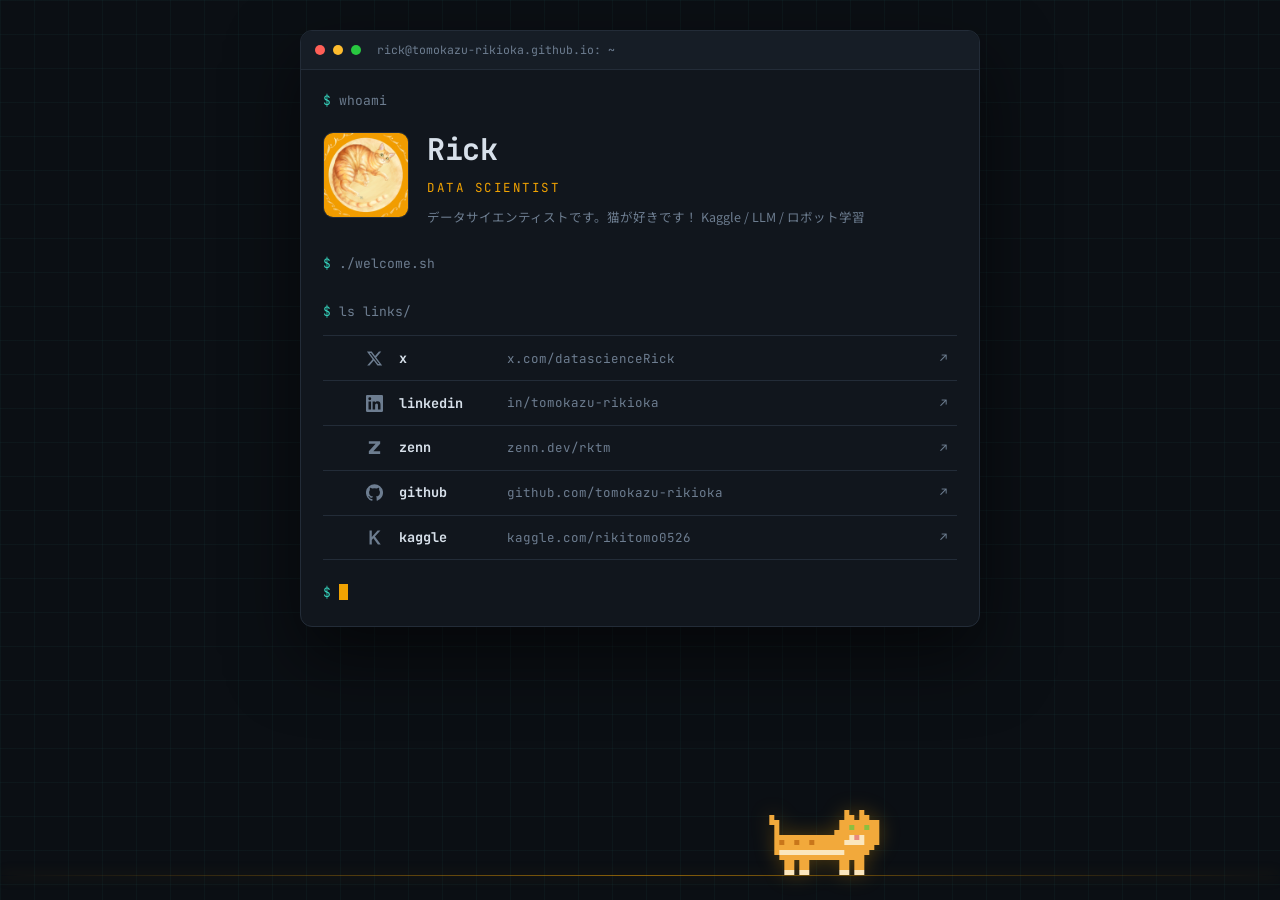
==== index.html @ 33cf3495 "Add profile site with pixel-art walking cat ターミナル窓のレイアウトで X / LinkedIn / Zenn / GitHub / Kaggle への リ" ====
<!DOCTYPE html>
<html lang="ja">
<head>
<meta charset="utf-8">
<meta name="viewport" content="width=device-width, initial-scale=1">
<title>Rick — Data Scientist</title>
<meta name="description" content="データサイエンティスト Rick のプロフィール。X・LinkedIn・Zenn・GitHub・Kaggle へのリンクをまとめています。">
<link rel="canonical" href="https://tomokazu-rikioka.github.io/">

<link rel="icon" href="assets/img/favicon-32.png" sizes="32x32">
<link rel="icon" href="assets/img/favicon-16.png" sizes="16x16">
<link rel="apple-touch-icon" href="assets/img/apple-touch-icon.png">
<meta name="theme-color" content="#0b0f14">

<meta property="og:type" content="website">
<meta property="og:locale" content="ja_JP">
<meta property="og:site_name" content="Rick — Data Scientist">
<meta property="og:title" content="Rick — Data Scientist">
<meta property="og:description" content="データサイエンティストです。猫が好きです！ Kaggle / LLM / ロボット学習">
<meta property="og:url" content="https://tomokazu-rikioka.github.io/">
<meta property="og:image" content="https://tomokazu-rikioka.github.io/assets/img/og.png">
<meta property="og:image:width" content="1200">
<meta property="og:image:height" content="630">
<meta name="twitter:card" content="summary_large_image">
<meta name="twitter:site" content="@datascienceRick">
<meta name="twitter:creator" content="@datascienceRick">

<link rel="preconnect" href="https://fonts.googleapis.com">
<link rel="preconnect" href="https://fonts.gstatic.com" crossorigin>
<link href="https://fonts.googleapis.com/css2?family=JetBrains+Mono:wght@400;500;700&family=Noto+Sans+JP:wght@400;500&display=swap" rel="stylesheet">
<link rel="stylesheet" href="assets/css/style.css">

<script type="application/ld+json">
{
  "@context": "https://schema.org",
  "@type": "Person",
  "name": "Rick",
  "alternateName": "Tomokazu Rikioka",
  "jobTitle": "Data Scientist",
  "description": "データサイエンティストです。猫が好きです！",
  "url": "https://tomokazu-rikioka.github.io/",
  "image": "https://tomokazu-rikioka.github.io/assets/img/avatar.jpg",
  "sameAs": [
    "https://x.com/datascienceRick",
    "https://www.linkedin.com/in/tomokazu-rikioka-723b30314/",
    "https://zenn.dev/rktm",
    "https://github.com/tomokazu-rikioka",
    "https://www.kaggle.com/rikitomo0526"
  ]
}
</script>
</head>
<body>
<div class="scanline"></div>

<main class="term fade">
  <div class="term__bar">
    <span class="dot" style="background:#ff5f57"></span>
    <span class="dot" style="background:#febc2e"></span>
    <span class="dot" style="background:#28c840"></span>
    <span class="term__title">rick@tomokazu-rikioka.github.io: ~</span>
  </div>

  <div class="term__body">
    <p class="cmd">whoami</p>
    <div class="block who">
      <img class="avatar" src="assets/img/avatar.jpg" width="86" height="86"
           alt="Rick のアイコン：丸くなったチャトラ猫のイラスト">
      <div>
        <h1>Rick</h1>
        <p class="role">DATA SCIENTIST</p>
        <p class="bio">データサイエンティストです。猫が好きです！ Kaggle / LLM / ロボット学習</p>
      </div>
    </div>

    <p class="cmd">./welcome.sh</p>
    <div class="block visitor" id="visitor" hidden>
      <span class="visitor__text">あなたは</span>
      <b class="visitor__num" id="visitor-num">—</b>
      <span class="visitor__text">人目のユーザーです</span>
    </div>

    <p class="cmd">ls links/</p>
    <nav class="block rows" aria-label="プロフィールリンク">
      <a class="row" style="--brand:#ffffff" href="https://x.com/datascienceRick" target="_blank" rel="noopener">
        <span class="row__caret" aria-hidden="true">&gt;</span>
        <span class="row__icon"><svg viewBox="0 0 24 24" aria-hidden="true"><path d="M18.244 2.25h3.308l-7.227 8.26 8.502 11.24H16.17l-5.214-6.817L4.99 21.75H1.68l7.73-8.835L1.254 2.25H8.08l4.713 6.231 5.45-6.231Zm-1.161 17.52h1.833L7.084 4.126H5.117l11.966 15.644Z"/></svg></span>
        <span class="row__key">x</span>
        <span class="row__val">x.com/datascienceRick</span>
        <span class="row__ext" aria-hidden="true">↗</span>
      </a>
      <a class="row" style="--brand:#4aa3ef" href="https://www.linkedin.com/in/tomokazu-rikioka-723b30314/" target="_blank" rel="noopener">
        <span class="row__caret" aria-hidden="true">&gt;</span>
        <span class="row__icon"><svg viewBox="0 0 24 24" aria-hidden="true"><path d="M20.45 20.45h-3.56v-5.57c0-1.33-.02-3.04-1.85-3.04-1.85 0-2.14 1.45-2.14 2.94v5.67H9.35V9h3.42v1.56h.05c.47-.9 1.63-1.85 3.37-1.85 3.6 0 4.27 2.37 4.27 5.46v6.28ZM5.34 7.43a2.06 2.06 0 1 1 0-4.13 2.06 2.06 0 0 1 0 4.13Zm1.78 13.02H3.55V9h3.57v11.45ZM22.22 0H1.77C.79 0 0 .77 0 1.73v20.54C0 23.23.79 24 1.77 24h20.45c.98 0 1.78-.77 1.78-1.73V1.73C24 .77 23.2 0 22.22 0Z"/></svg></span>
        <span class="row__key">linkedin</span>
        <span class="row__val">in/tomokazu-rikioka</span>
        <span class="row__ext" aria-hidden="true">↗</span>
      </a>
      <a class="row" style="--brand:#3ea8ff" href="https://zenn.dev/rktm" target="_blank" rel="noopener">
        <span class="row__caret" aria-hidden="true">&gt;</span>
        <span class="row__icon"><svg viewBox="0 0 24 24" aria-hidden="true"><path d="M4 3h16v3.6L10.4 17.4H20V21H4v-3.6L13.6 6.6H4V3Z"/></svg></span>
        <span class="row__key">zenn</span>
        <span class="row__val">zenn.dev/rktm</span>
        <span class="row__ext" aria-hidden="true">↗</span>
      </a>
      <a class="row" style="--brand:#e6edf3" href="https://github.com/tomokazu-rikioka" target="_blank" rel="noopener">
        <span class="row__caret" aria-hidden="true">&gt;</span>
        <span class="row__icon"><svg viewBox="0 0 24 24" aria-hidden="true"><path d="M12 .3a12 12 0 0 0-3.79 23.4c.6.1.82-.26.82-.58v-2.03c-3.34.72-4.04-1.62-4.04-1.62-.55-1.39-1.34-1.76-1.34-1.76-1.09-.75.08-.73.08-.73 1.2.08 1.84 1.24 1.84 1.24 1.07 1.83 2.81 1.3 3.5 1 .1-.78.42-1.31.76-1.61-2.67-.3-5.47-1.34-5.47-5.93 0-1.31.47-2.38 1.24-3.22-.13-.3-.54-1.52.11-3.18 0 0 1-.32 3.3 1.23a11.5 11.5 0 0 1 6 0c2.29-1.55 3.3-1.23 3.3-1.23.64 1.66.24 2.88.12 3.18.77.84 1.23 1.91 1.23 3.22 0 4.6-2.8 5.62-5.48 5.92.43.37.81 1.1.81 2.22v3.29c0 .32.21.69.83.57A12 12 0 0 0 12 .3Z"/></svg></span>
        <span class="row__key">github</span>
        <span class="row__val">github.com/tomokazu-rikioka</span>
        <span class="row__ext" aria-hidden="true">↗</span>
      </a>
      <a class="row" style="--brand:#20beff" href="https://www.kaggle.com/rikitomo0526" target="_blank" rel="noopener">
        <span class="row__caret" aria-hidden="true">&gt;</span>
        <span class="row__icon"><svg viewBox="0 0 24 24" aria-hidden="true"><path d="M5 2h3.2v9.4L16.4 2h4l-7.8 8.6L20.8 22h-4l-6.4-9-2.2 2.4V22H5V2Z"/></svg></span>
        <span class="row__key">kaggle</span>
        <span class="row__val">kaggle.com/rikitomo0526</span>
        <span class="row__ext" aria-hidden="true">↗</span>
      </a>
    </nav>

    <p class="cmd prompt" aria-hidden="true"><span class="cursor"></span></p>
  </div>
</main>

<script src="assets/js/cat-pixel.js"></script>
<script src="assets/js/visitors.js"></script>
<script>
  PixelCat.mount({
    scale: window.matchMedia('(max-width: 560px)').matches ? 4 : 5,
    ground: 25,
    speak: 'nya~'
  });
</script>
</body>
</html>
---- assets/css/style.css ----
/* ==========================================================================
   Rick — Data Scientist / tomokazu-rikioka.github.io
   黒地のグリッドに置いたターミナル窓＋ドット絵のチャトラ
   ========================================================================== */

:root {
  --bg: #0b0f14;
  --panel: #11161d;
  --panel-2: #161d26;
  --line: #232c38;
  --fg: #d7e0ea;
  --fg-dim: #6d7d90;
  --amber: #f0a202;
  --cyan: #35d0ba;
}

* { box-sizing: border-box; }
html, body { margin: 0; }

body {
  min-height: 100svh;
  padding: 30px 20px 108px;
  display: grid;
  place-items: start center;
  background-color: var(--bg);
  background-image:
    linear-gradient(rgba(53, 208, 186, 0.045) 1px, transparent 1px),
    linear-gradient(90deg, rgba(53, 208, 186, 0.045) 1px, transparent 1px);
  background-size: 34px 34px;
  color: var(--fg);
  font-family: 'JetBrains Mono', ui-monospace, SFMono-Regular, Menlo, Consolas, monospace;
  font-size: 14px;
  line-height: 1.7;
  -webkit-font-smoothing: antialiased;
}

/* 猫が歩く走査線 */
.scanline {
  position: fixed;
  left: 0; right: 0; bottom: 24px;
  height: 1px;
  background: linear-gradient(90deg, transparent, rgba(240, 162, 2, 0.55), transparent);
  box-shadow: 0 0 14px rgba(240, 162, 2, 0.35);
  pointer-events: none;
  z-index: 1;
}

/* --- ターミナル窓 ------------------------------------------------------- */
.term {
  width: 100%;
  max-width: 680px;
  position: relative;
  z-index: 2;
  background: var(--panel);
  border: 1px solid var(--line);
  border-radius: 12px;
  overflow: hidden;
  box-shadow: 0 30px 70px rgba(0, 0, 0, 0.55);
}
.term__bar {
  display: flex;
  align-items: center;
  gap: 8px;
  padding: 9px 14px;
  background: var(--panel-2);
  border-bottom: 1px solid var(--line);
}
.dot { width: 10px; height: 10px; border-radius: 50%; }
.term__title { margin-left: 8px; font-size: 11.5px; color: var(--fg-dim); }
.term__body { padding: 20px 22px 22px; }

.cmd {
  margin: 0 0 12px;
  color: var(--fg-dim);
  font-size: 13px;
}
.cmd::before { content: '$ '; color: var(--cyan); }
.block + .cmd { margin-top: 26px; }

/* --- whoami ------------------------------------------------------------- */
.who { display: flex; align-items: center; gap: 18px; }
.avatar {
  flex: none;
  width: 86px; height: 86px;
  border-radius: 10px;
  object-fit: cover;
  border: 1px solid var(--line);
  filter: saturate(1.05);
}
h1 {
  margin: 0;
  font-size: 30px;
  font-weight: 700;
  letter-spacing: -0.01em;
}
@keyframes blink { 50% { opacity: 0; } }
.role { margin: 2px 0 0; color: var(--amber); font-size: 12.5px; letter-spacing: 0.12em; }
.bio {
  margin: 8px 0 0;
  color: var(--fg-dim);
  font-size: 12.5px;
  font-family: 'Noto Sans JP', system-ui, sans-serif;
}

/* --- 訪問者カウンター --------------------------------------------------- */
.visitor {
  display: flex;
  align-items: baseline;
  justify-content: center;
  flex-wrap: wrap;
  gap: 10px;
  padding: 14px 16px;
  background: var(--panel-2);
  border: 1px solid var(--line);
  border-radius: 8px;
}
.visitor[hidden] { display: none; }
.visitor__text {
  font-family: 'Noto Sans JP', system-ui, sans-serif;
  font-size: 13px;
  color: var(--fg-dim);
}
.visitor__num {
  font-size: 30px;
  font-weight: 700;
  line-height: 1.1;
  color: var(--amber);
  font-variant-numeric: tabular-nums;
  text-shadow: 0 0 18px rgba(240, 162, 2, 0.35);
}

/* 末尾の入力待ちプロンプト */
.cmd.prompt { margin: 22px 0 0; }
.cursor {
  display: inline-block;
  width: 9px; height: 16px;
  background: var(--amber);
  vertical-align: -3px;
  animation: blink 1.15s steps(1) infinite;
}

/* --- リンク ------------------------------------------------------------- */
.rows { display: grid; }
.row {
  display: grid;
  grid-template-columns: 22px 26px 96px 1fr auto;
  align-items: center;
  gap: 12px;
  padding: 10px 10px 10px 4px;
  border-bottom: 1px solid var(--line);
  color: inherit;
  text-decoration: none;
  transition: background 0.18s, padding-left 0.18s;
}
.row:first-child { border-top: 1px solid var(--line); }
.row:hover, .row:focus-visible { background: rgba(53, 208, 186, 0.06); padding-left: 10px; }
.row:focus-visible { outline: 1px solid var(--cyan); outline-offset: -1px; }

.row__caret { color: var(--cyan); opacity: 0; transition: opacity 0.18s; }
.row:hover .row__caret { opacity: 1; }
.row__icon { color: var(--fg-dim); display: grid; place-items: center; transition: color 0.18s; }
.row__icon svg { width: 17px; height: 17px; fill: currentColor; display: block; }
.row:hover .row__icon { color: var(--brand); }
.row__key { font-weight: 700; font-size: 13.5px; }
.row__val { color: var(--fg-dim); font-size: 12.5px; overflow: hidden; text-overflow: ellipsis; white-space: nowrap; }
.row:hover .row__val { color: var(--amber); }
.row__ext { color: var(--fg-dim); font-size: 12px; }

/* --- ドット絵の猫 ------------------------------------------------------- */
.pixcat-stage { position: fixed; inset: 0; overflow: hidden; pointer-events: none; z-index: 30; }
.pixcat { position: absolute; left: 0; will-change: transform; }
.pixcat__inner { display: block; transform-origin: 50% 100%; }
.pixcat canvas {
  display: block;
  image-rendering: pixelated;
  pointer-events: auto;
  cursor: pointer;
  filter: drop-shadow(0 0 10px rgba(240, 162, 2, 0.3));
}
.pixcat__bubble {
  position: absolute;
  left: 50%; bottom: 100%;
  transform: translateX(-50%) translateY(4px);
  margin-bottom: 6px;
  padding: 2px 8px;
  background: var(--panel-2);
  border: 1px solid var(--line);
  border-radius: 4px;
  color: var(--cyan);
  font-size: 11px;
  white-space: nowrap;
  opacity: 0;
  transition: opacity 0.18s, transform 0.24s cubic-bezier(0.3, 1.4, 0.5, 1);
  pointer-events: none;
}
.pixcat.is-talking .pixcat__bubble { opacity: 1; transform: translateX(-50%) translateY(0); }
.pixcat.is-sleep::after {
  content: 'z z z';
  position: absolute;
  left: 60%; bottom: 96%;
  color: var(--amber);
  font-size: 11px;
  letter-spacing: 2px;
  animation: zzz 2.6s ease-out infinite;
}
@keyframes zzz {
  0% { opacity: 0; transform: translate(0, 6px); }
  30% { opacity: 0.9; }
  100% { opacity: 0; transform: translate(12px, -22px); }
}
.pixcat.is-hop .pixcat__inner { animation: pixhop 0.52s cubic-bezier(0.3, 1.4, 0.5, 1); }
@keyframes pixhop {
  0%, 100% { transform: scaleX(var(--sx, 1)) translateY(0); }
  45% { transform: scaleX(var(--sx, 1)) translateY(-16px); }
}

/* --- 登場アニメ --------------------------------------------------------- */
.fade { opacity: 0; animation: fadein 0.6s ease forwards; }
@keyframes fadein { to { opacity: 1; } }

@media (prefers-reduced-motion: reduce) {
  .fade { animation: none; opacity: 1; }
  .cursor { animation: none; }
  .pixcat.is-sleep::after { animation: none; opacity: 0.9; }
}

/* --- 404 ---------------------------------------------------------------- */
.notfound { text-align: left; }
.notfound h1 { font-size: 26px; margin-bottom: 4px; }
.notfound .home {
  display: inline-block;
  margin-top: 14px;
  padding: 7px 14px;
  border: 1px solid var(--line);
  border-radius: 8px;
  color: var(--cyan);
  text-decoration: none;
  font-size: 13px;
}
.notfound .home:hover { background: rgba(53, 208, 186, 0.08); }

/* --- モバイル ----------------------------------------------------------- */
@media (max-width: 560px) {
  body { padding: 20px 14px 96px; font-size: 13px; }
  .term__body { padding: 16px 14px 18px; }
  .who { gap: 14px; }
  .avatar { width: 68px; height: 68px; }
  h1 { font-size: 24px; }
  .visitor { padding: 12px 12px; gap: 8px; }
  .visitor__num { font-size: 26px; }
  .visitor__text { font-size: 12.5px; }
  .row { grid-template-columns: 16px 22px 1fr auto; gap: 9px; }
  .row__val { display: none; }
}
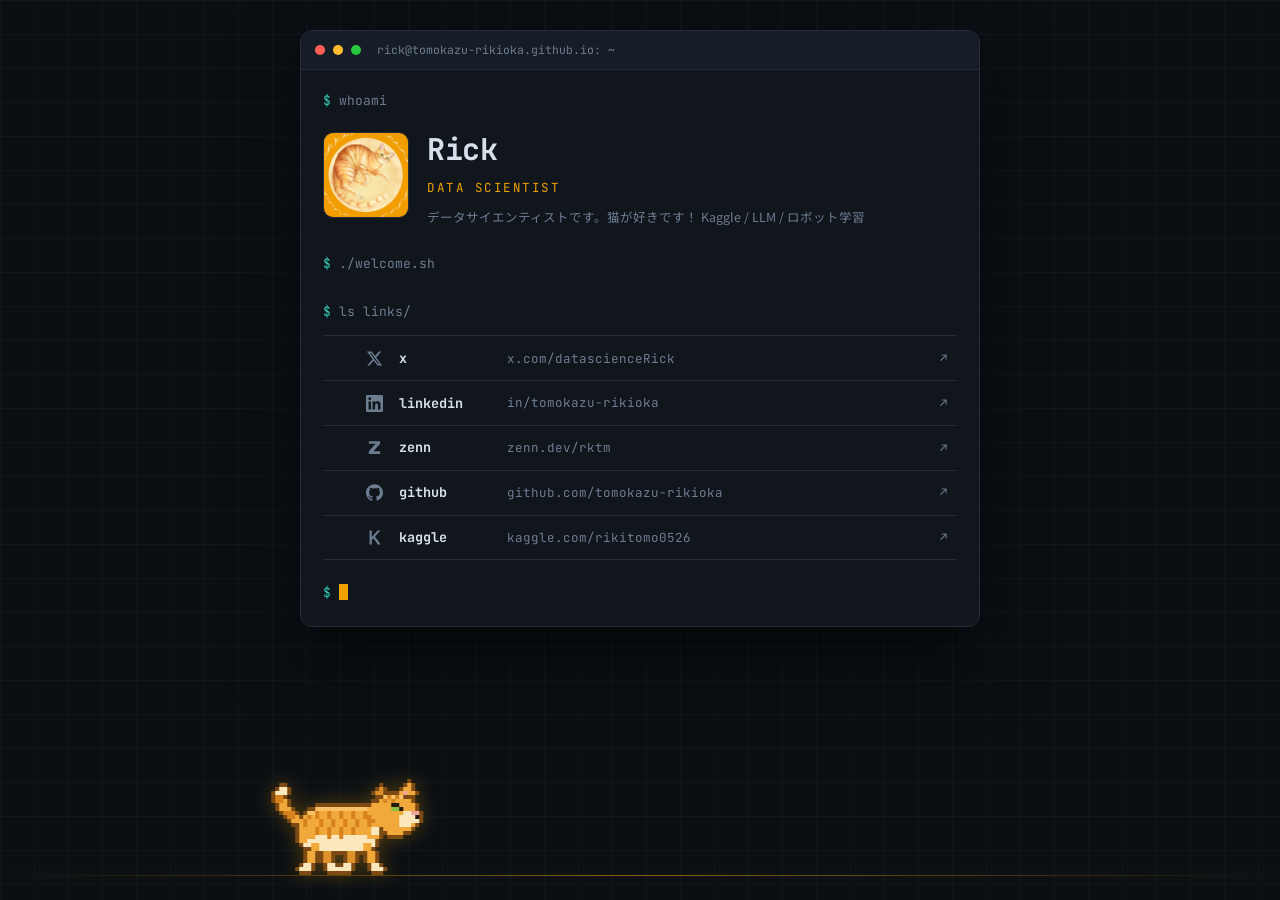
==== commit c1823ca6: "Refine pixel cat to 40x24 hi-res sprites 参考画像（チャトラの設定画）に寄せてドット絵を描き直し。  - 22x14 → 40x24 に高解像度化、12 色パレ" ====
--- a/index.html
+++ b/index.html
@@ -127,7 +127,7 @@
 <script src="assets/js/visitors.js"></script>
 <script>
   PixelCat.mount({
-    scale: window.matchMedia('(max-width: 560px)').matches ? 4 : 5,
+    scale: window.matchMedia('(max-width: 560px)').matches ? 3 : 4,
     ground: 25,
     speak: 'nya~'
   });
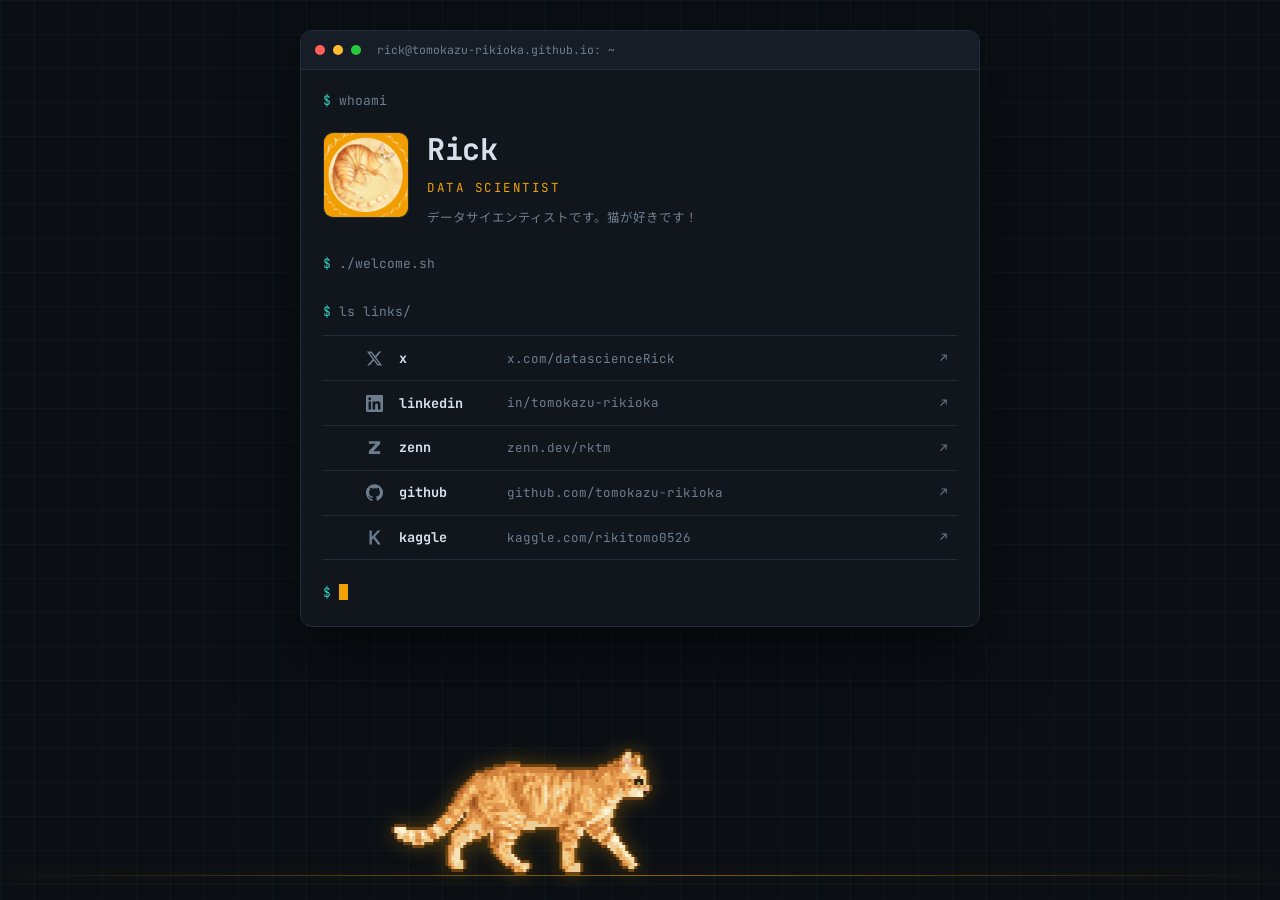
==== commit 63639efc: "feat: upgrade pixel cat to 88x56 sprites quantized from reference art - generate sprites from the re" ====
--- a/index.html
+++ b/index.html
@@ -16,7 +16,7 @@
 <meta property="og:locale" content="ja_JP">
 <meta property="og:site_name" content="Rick — Data Scientist">
 <meta property="og:title" content="Rick — Data Scientist">
-<meta property="og:description" content="データサイエンティストです。猫が好きです！ Kaggle / LLM / ロボット学習">
+<meta property="og:description" content="データサイエンティストです。猫が好きです！">
 <meta property="og:url" content="https://tomokazu-rikioka.github.io/">
 <meta property="og:image" content="https://tomokazu-rikioka.github.io/assets/img/og.png">
 <meta property="og:image:width" content="1200">
@@ -69,7 +69,7 @@
       <div>
         <h1>Rick</h1>
         <p class="role">DATA SCIENTIST</p>
-        <p class="bio">データサイエンティストです。猫が好きです！ Kaggle / LLM / ロボット学習</p>
+        <p class="bio">データサイエンティストです。猫が好きです！</p>
       </div>
     </div>
 
@@ -123,11 +123,12 @@
   </div>
 </main>
 
+<script src="assets/js/cat-sprites.js"></script>
 <script src="assets/js/cat-pixel.js"></script>
 <script src="assets/js/visitors.js"></script>
 <script>
-  PixelCat.mount({
-    scale: window.matchMedia('(max-width: 560px)').matches ? 3 : 4,
+  window.__cat = PixelCat.mount({
+    scale: window.matchMedia('(max-width: 560px)').matches ? 2 : 3,
     ground: 25,
     speak: 'nya~'
   });
--- a/assets/css/style.css
+++ b/assets/css/style.css
@@ -179,7 +179,7 @@
 }
 .pixcat__bubble {
   position: absolute;
-  left: 50%; bottom: 100%;
+  left: 50%; bottom: var(--cat-top, 100%);
   transform: translateX(-50%) translateY(4px);
   margin-bottom: 6px;
   padding: 2px 8px;
@@ -197,7 +197,7 @@
 .pixcat.is-sleep::after {
   content: 'z z z';
   position: absolute;
-  left: 60%; bottom: 96%;
+  left: 60%; bottom: calc(var(--cat-top, 96%) + 2px);
   color: var(--amber);
   font-size: 11px;
   letter-spacing: 2px;
